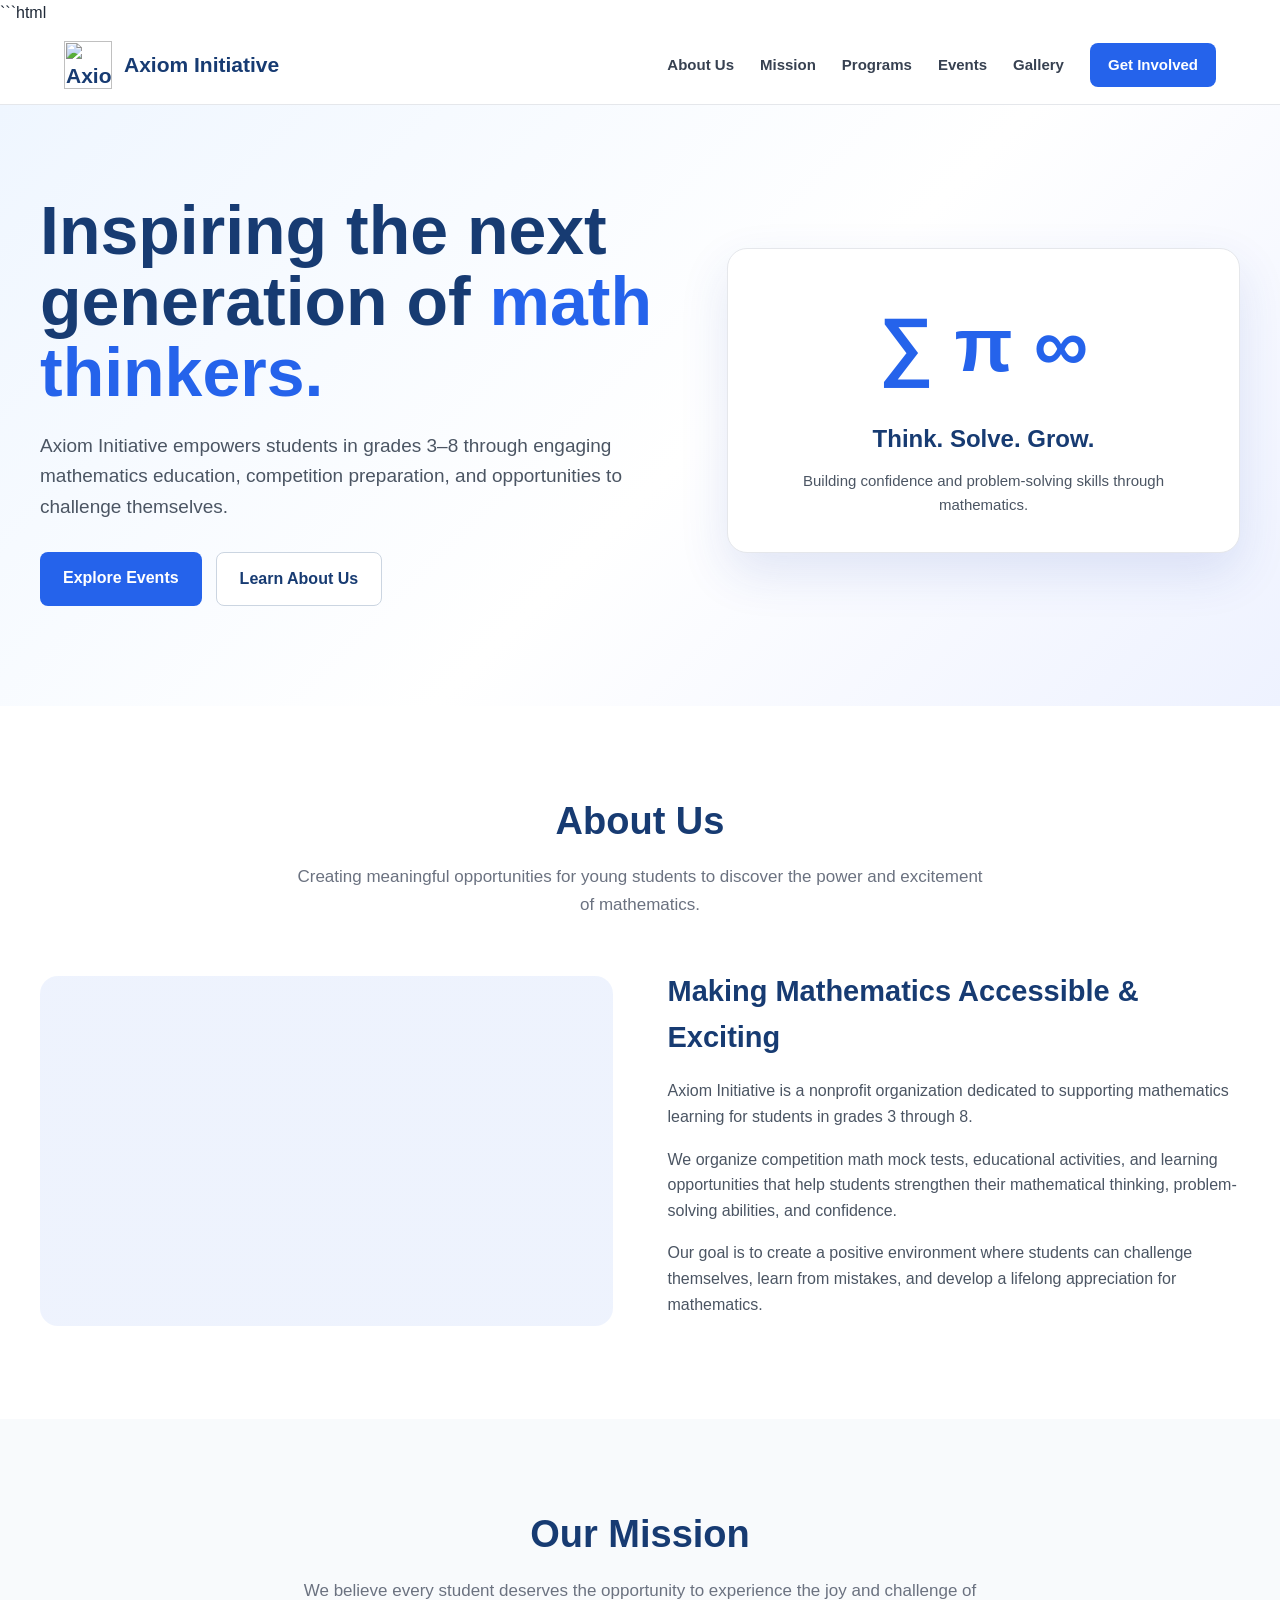
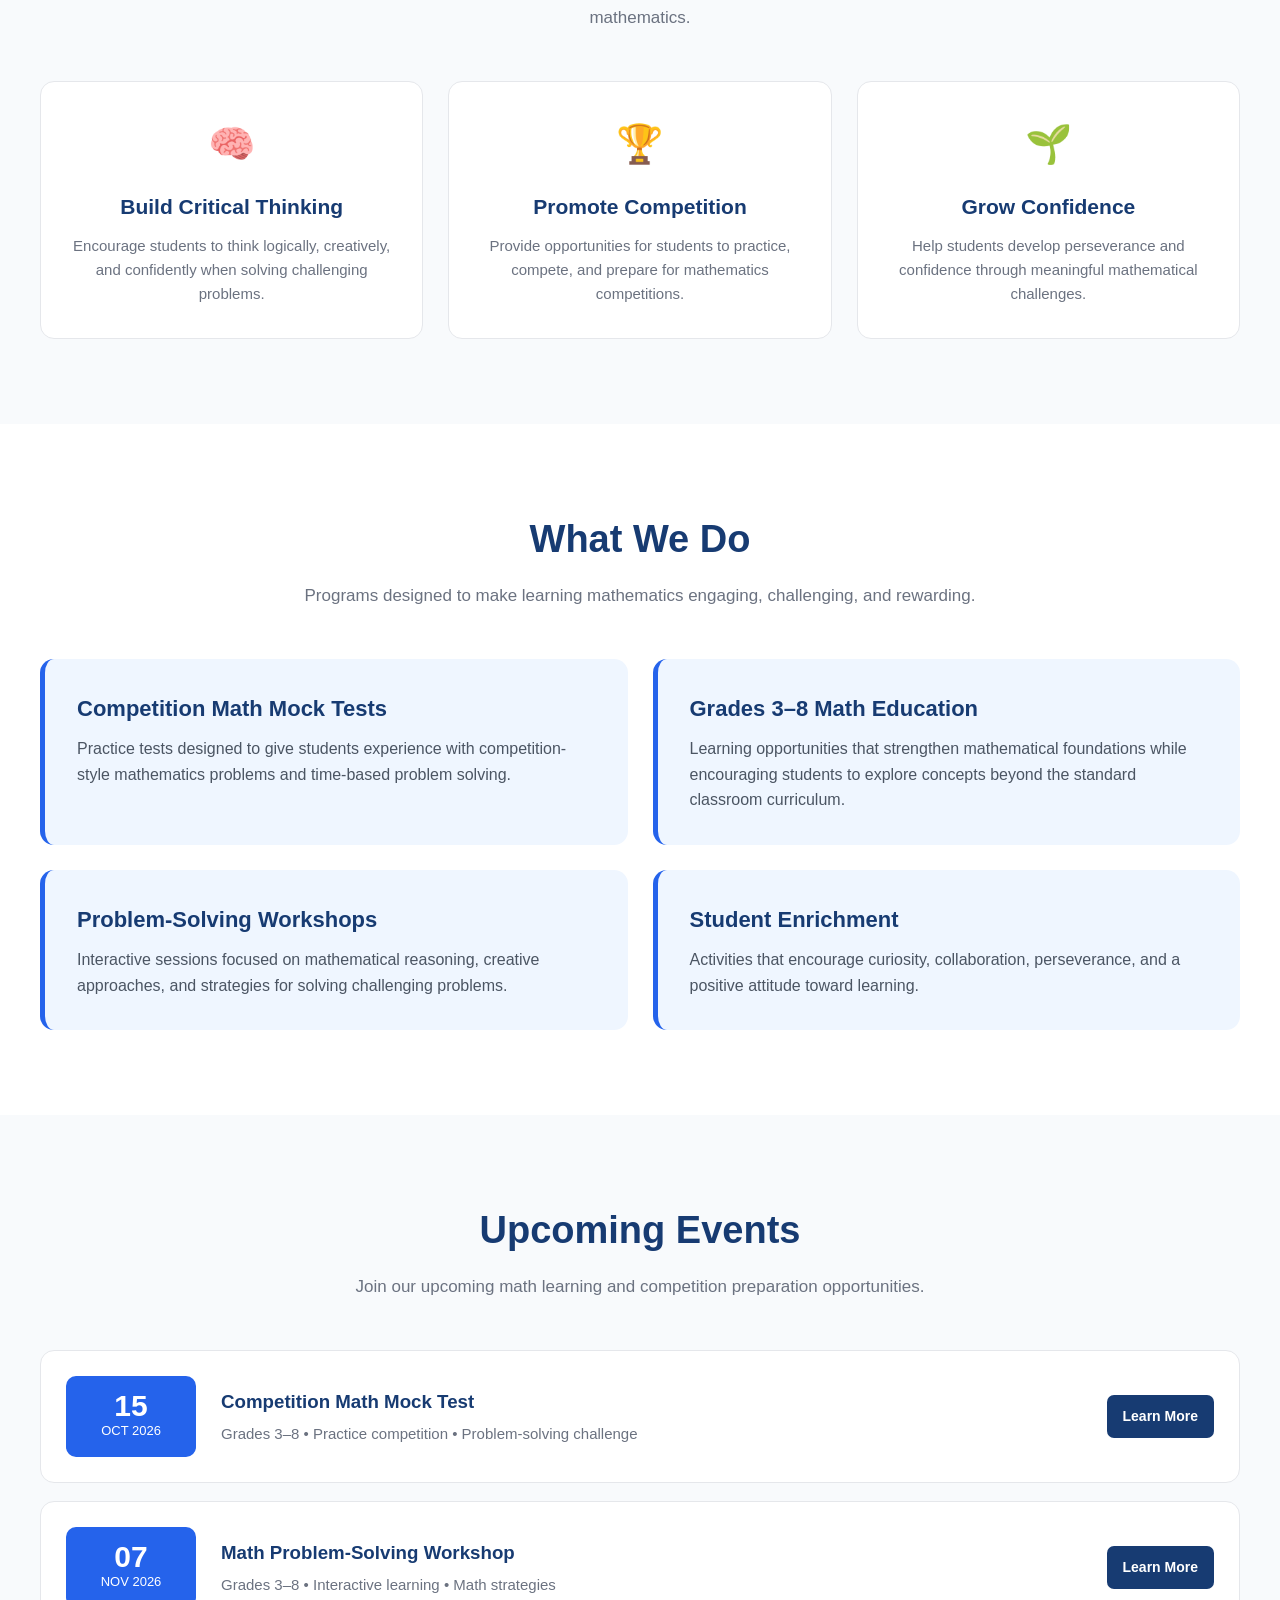
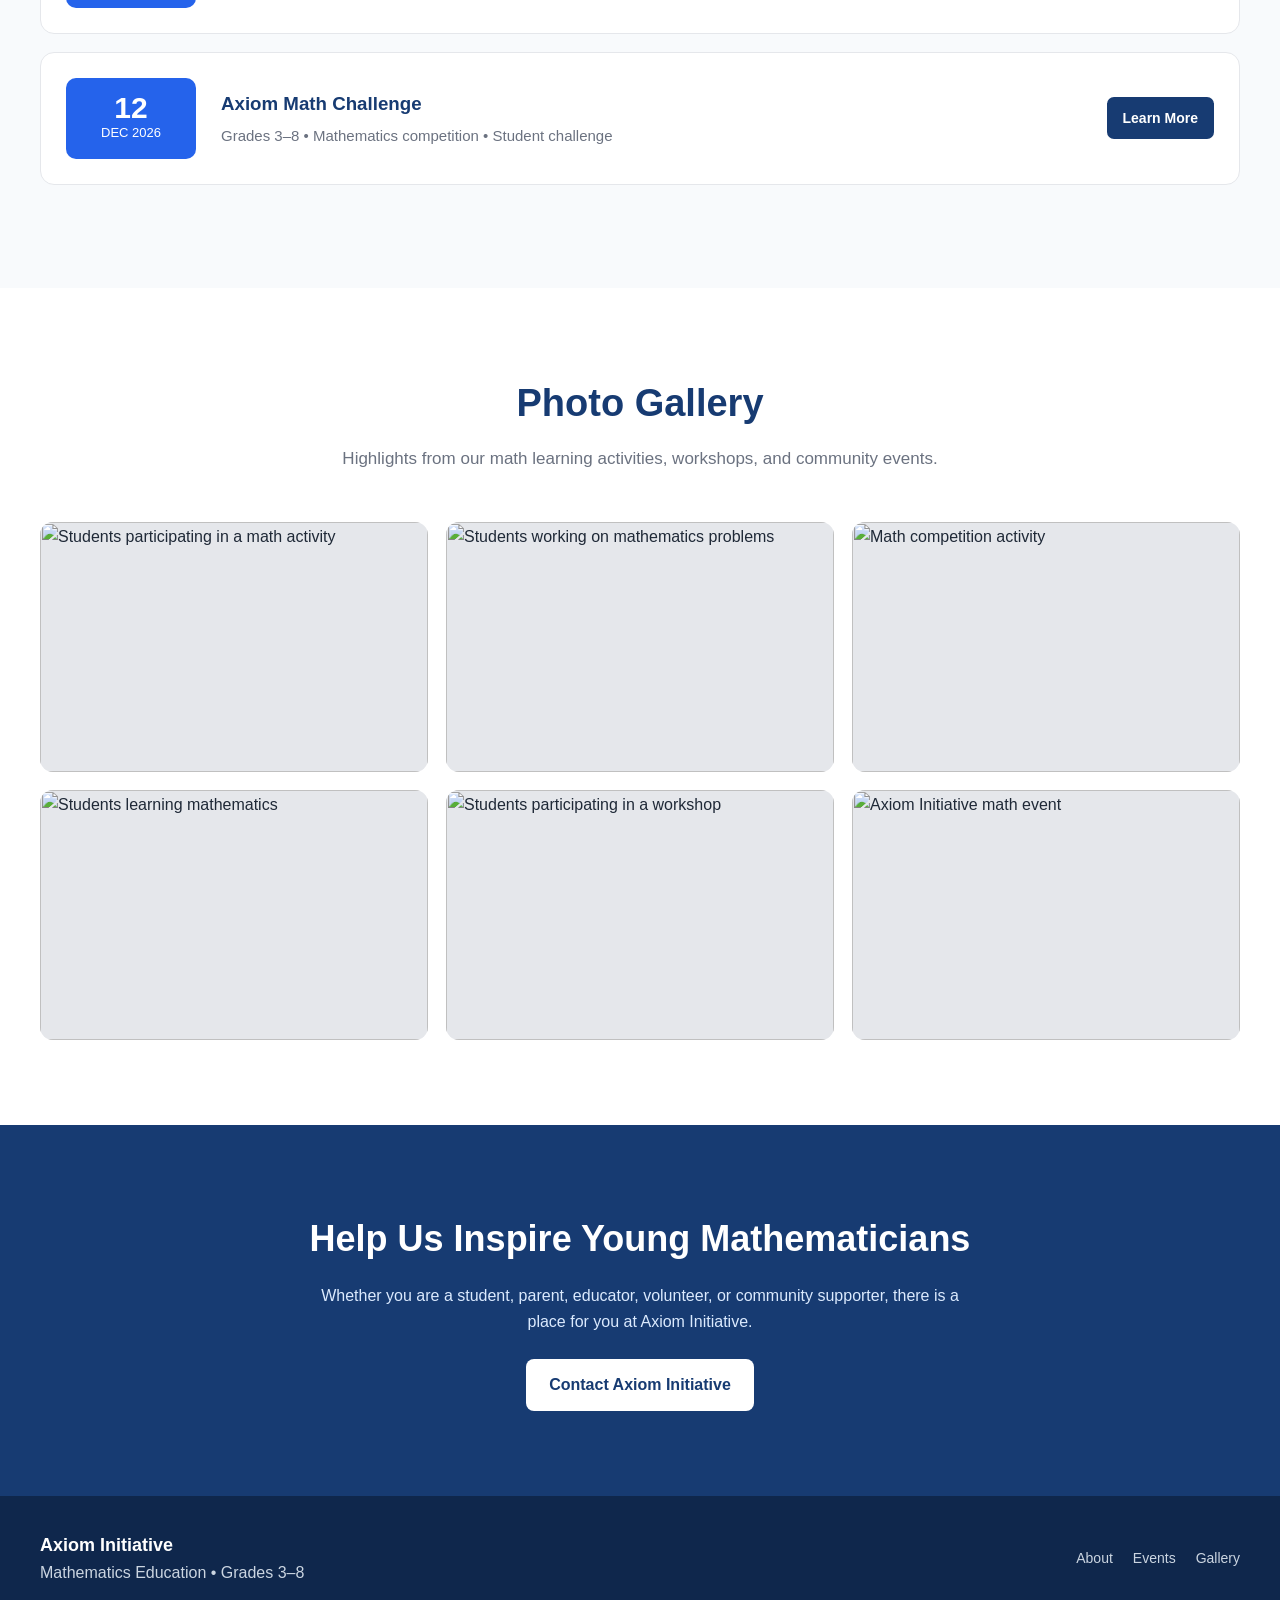
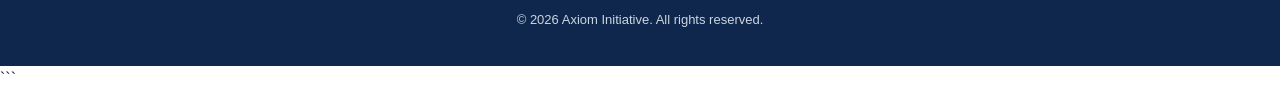
==== index.html @ 5c817681 "Create index.html" ====
```html
<!DOCTYPE html>
<html lang="en">
<head>
  <meta charset="UTF-8">
  <meta name="viewport" content="width=device-width, initial-scale=1.0">

  <title>Axiom Initiative | Mathematics Education & Competition</title>

  <meta
    name="description"
    content="Axiom Initiative provides math education, competition preparation, mock tests, and learning opportunities for students in grades 3-8."
  >

  <style>
    * {
      margin: 0;
      padding: 0;
      box-sizing: border-box;
    }

    html {
      scroll-behavior: smooth;
    }

    body {
      font-family: Arial, Helvetica, sans-serif;
      line-height: 1.6;
      color: #1f2937;
      background: #ffffff;
    }

    a {
      text-decoration: none;
      color: inherit;
    }

    img {
      max-width: 100%;
      display: block;
    }

    /* ---------- Header ---------- */

    header {
      position: sticky;
      top: 0;
      z-index: 1000;
      background: rgba(255, 255, 255, 0.96);
      border-bottom: 1px solid #e5e7eb;
      backdrop-filter: blur(10px);
    }

    .navbar {
      max-width: 1200px;
      margin: auto;
      padding: 15px 24px;
      display: flex;
      align-items: center;
      justify-content: space-between;
    }

    .logo {
      display: flex;
      align-items: center;
      gap: 12px;
      font-weight: 800;
      font-size: 21px;
      color: #173b72;
    }

    .logo img {
      width: 48px;
      height: 48px;
      object-fit: contain;
    }

    nav {
      display: flex;
      gap: 26px;
      align-items: center;
    }

    nav a {
      font-size: 15px;
      font-weight: 600;
      color: #374151;
      transition: color 0.2s;
    }

    nav a:hover {
      color: #2563eb;
    }

    .nav-button {
      background: #2563eb;
      color: white;
      padding: 10px 18px;
      border-radius: 8px;
    }

    .nav-button:hover {
      color: white;
      background: #1d4ed8;
    }

    /* ---------- Hero ---------- */

    .hero {
      background:
        linear-gradient(135deg, #eff6ff 0%, #ffffff 55%, #eef2ff 100%);
      padding: 90px 24px 100px;
    }

    .hero-container {
      max-width: 1200px;
      margin: auto;
      display: grid;
      grid-template-columns: 1.1fr 0.9fr;
      align-items: center;
      gap: 60px;
    }

    .hero h1 {
      font-size: clamp(42px, 6vw, 68px);
      line-height: 1.05;
      color: #173b72;
      margin-bottom: 22px;
    }

    .hero h1 span {
      color: #2563eb;
    }

    .hero p {
      max-width: 650px;
      font-size: 19px;
      color: #4b5563;
      margin-bottom: 30px;
    }

    .hero-buttons {
      display: flex;
      flex-wrap: wrap;
      gap: 14px;
    }

    .button {
      display: inline-block;
      padding: 13px 23px;
      border-radius: 8px;
      font-weight: 700;
      transition: 0.2s;
    }

    .button-primary {
      background: #2563eb;
      color: white;
    }

    .button-primary:hover {
      background: #1d4ed8;
    }

    .button-secondary {
      border: 1px solid #cbd5e1;
      background: white;
      color: #173b72;
    }

    .button-secondary:hover {
      background: #f8fafc;
    }

    .hero-card {
      background: white;
      padding: 35px;
      border-radius: 20px;
      box-shadow: 0 20px 50px rgba(30, 64, 175, 0.12);
      border: 1px solid #e5e7eb;
    }

    .math-symbols {
      font-size: 76px;
      text-align: center;
      color: #2563eb;
      font-weight: 800;
      margin-bottom: 15px;
    }

    .hero-card h3 {
      text-align: center;
      color: #173b72;
      margin-bottom: 10px;
      font-size: 24px;
    }

    .hero-card p {
      text-align: center;
      font-size: 15px;
      margin: 0;
    }

    /* ---------- General Sections ---------- */

    section {
      padding: 85px 24px;
    }

    .section-container {
      max-width: 1200px;
      margin: auto;
    }

    .section-heading {
      text-align: center;
      margin-bottom: 50px;
    }

    .section-heading h2 {
      font-size: 38px;
      color: #173b72;
      margin-bottom: 12px;
    }

    .section-heading p {
      max-width: 700px;
      margin: auto;
      color: #6b7280;
      font-size: 17px;
    }

    /* ---------- About ---------- */

    .about {
      background: white;
    }

    .about-grid {
      display: grid;
      grid-template-columns: 1fr 1fr;
      gap: 55px;
      align-items: center;
    }

    .about-image {
      min-height: 350px;
      border-radius: 18px;
      background:
        linear-gradient(rgba(37, 99, 235, 0.08), rgba(37, 99, 235, 0.08)),
        url("images/about-math.jpg") center/cover;
    }

    .about-content h3 {
      color: #173b72;
      font-size: 29px;
      margin-bottom: 18px;
    }

    .about-content p {
      color: #4b5563;
      margin-bottom: 17px;
    }

    /* ---------- Mission ---------- */

    .mission {
      background: #f8fafc;
    }

    .mission-grid {
      display: grid;
      grid-template-columns: repeat(3, 1fr);
      gap: 25px;
    }

    .mission-card {
      background: white;
      padding: 32px 27px;
      border-radius: 14px;
      border: 1px solid #e5e7eb;
      text-align: center;
    }

    .mission-icon {
      font-size: 38px;
      margin-bottom: 15px;
    }

    .mission-card h3 {
      color: #173b72;
      margin-bottom: 10px;
      font-size: 21px;
    }

    .mission-card p {
      color: #6b7280;
      font-size: 15px;
    }

    /* ---------- Programs ---------- */

    .programs {
      background: white;
    }

    .program-grid {
      display: grid;
      grid-template-columns: repeat(2, 1fr);
      gap: 25px;
    }

    .program-card {
      padding: 32px;
      border-radius: 14px;
      background: #eff6ff;
      border-left: 5px solid #2563eb;
    }

    .program-card h3 {
      color: #173b72;
      margin-bottom: 10px;
      font-size: 22px;
    }

    .program-card p {
      color: #4b5563;
    }

    /* ---------- Events ---------- */

    .events {
      background: #f8fafc;
    }

    .event-card {
      display: grid;
      grid-template-columns: 130px 1fr auto;
      gap: 25px;
      align-items: center;
      background: white;
      padding: 25px;
      margin-bottom: 18px;
      border-radius: 14px;
      border: 1px solid #e5e7eb;
    }

    .event-date {
      text-align: center;
      background: #2563eb;
      color: white;
      padding: 15px;
      border-radius: 10px;
    }

    .event-date strong {
      display: block;
      font-size: 30px;
      line-height: 1;
    }

    .event-date span {
      font-size: 13px;
      text-transform: uppercase;
    }

    .event-info h3 {
      color: #173b72;
      margin-bottom: 5px;
    }

    .event-info p {
      color: #6b7280;
      font-size: 15px;
    }

    .event-button {
      background: #173b72;
      color: white;
      padding: 10px 16px;
      border-radius: 7px;
      font-size: 14px;
      font-weight: 700;
    }

    /* ---------- Gallery ---------- */

    .gallery {
      background: white;
    }

    .gallery-grid {
      display: grid;
      grid-template-columns: repeat(3, 1fr);
      gap: 18px;
    }

    .gallery-item {
      height: 250px;
      border-radius: 13px;
      overflow: hidden;
      background: #e5e7eb;
    }

    .gallery-item img {
      width: 100%;
      height: 100%;
      object-fit: cover;
      transition: transform 0.3s;
    }

    .gallery-item:hover img {
      transform: scale(1.05);
    }

    /* ---------- CTA ---------- */

    .cta {
      background: #173b72;
      color: white;
      text-align: center;
    }

    .cta h2 {
      font-size: 36px;
      margin-bottom: 15px;
    }

    .cta p {
      max-width: 650px;
      margin: 0 auto 25px;
      color: #dbeafe;
    }

    .cta .button {
      background: white;
      color: #173b72;
    }

    /* ---------- Footer ---------- */

    footer {
      background: #0f274c;
      color: #cbd5e1;
      padding: 35px 24px;
    }

    .footer-container {
      max-width: 1200px;
      margin: auto;
      display: flex;
      justify-content: space-between;
      gap: 25px;
      align-items: center;
    }

    .footer-brand {
      color: white;
      font-weight: 700;
      font-size: 18px;
    }

    .footer-links {
      display: flex;
      gap: 20px;
      font-size: 14px;
    }

    /* ---------- Mobile ---------- */

    @media (max-width: 850px) {
      nav {
        display: none;
      }

      .hero-container,
      .about-grid {
        grid-template-columns: 1fr;
      }

      .mission-grid {
        grid-template-columns: 1fr;
      }

      .program-grid {
        grid-template-columns: 1fr;
      }

      .event-card {
        grid-template-columns: 90px 1fr;
      }

      .event-button {
        grid-column: 2;
        width: fit-content;
      }

      .gallery-grid {
        grid-template-columns: repeat(2, 1fr);
      }

      .footer-container {
        flex-direction: column;
        text-align: center;
      }
    }

    @media (max-width: 520px) {
      .hero {
        padding: 65px 20px;
      }

      section {
        padding: 65px 20px;
      }

      .gallery-grid {
        grid-template-columns: 1fr;
      }

      .event-card {
        grid-template-columns: 1fr;
      }

      .event-button {
        grid-column: auto;
      }
    }
  </style>
</head>

<body>

  <!-- ================= HEADER ================= -->

  <header>
    <div class="navbar">

      <a href="#home" class="logo">
        <!-- Replace with your actual logo -->
        <img src="images/logo.png" alt="Axiom Initiative Logo">
        <span>Axiom Initiative</span>
      </a>

      <nav>
        <a href="#about">About Us</a>
        <a href="#mission">Mission</a>
        <a href="#programs">Programs</a>
        <a href="#events">Events</a>
        <a href="#gallery">Gallery</a>
        <a href="#contact" class="nav-button">Get Involved</a>
      </nav>

    </div>
  </header>


  <!-- ================= HERO ================= -->

  <main>

    <section class="hero" id="home">
      <div class="hero-container">

        <div>
          <h1>
            Inspiring the next generation of
            <span>math thinkers.</span>
          </h1>

          <p>
            Axiom Initiative empowers students in grades 3–8 through
            engaging mathematics education, competition preparation,
            and opportunities to challenge themselves.
          </p>

          <div class="hero-buttons">
            <a href="#events" class="button button-primary">
              Explore Events
            </a>

            <a href="#about" class="button button-secondary">
              Learn About Us
            </a>
          </div>
        </div>

        <div class="hero-card">
          <div class="math-symbols">∑ π ∞</div>

          <h3>Think. Solve. Grow.</h3>

          <p>
            Building confidence and problem-solving skills
            through mathematics.
          </p>
        </div>

      </div>
    </section>


    <!-- ================= ABOUT US ================= -->

    <section class="about" id="about">
      <div class="section-container">

        <div class="section-heading">
          <h2>About Us</h2>
          <p>
            Creating meaningful opportunities for young students
            to discover the power and excitement of mathematics.
          </p>
        </div>

        <div class="about-grid">

          <div class="about-image">
            <!-- Replace images/about-math.jpg with your photo -->
          </div>

          <div class="about-content">

            <h3>Making Mathematics Accessible & Exciting</h3>

            <p>
              Axiom Initiative is a nonprofit organization dedicated
              to supporting mathematics learning for students in
              grades 3 through 8.
            </p>

            <p>
              We organize competition math mock tests, educational
              activities, and learning opportunities that help
              students strengthen their mathematical thinking,
              problem-solving abilities, and confidence.
            </p>

            <p>
              Our goal is to create a positive environment where
              students can challenge themselves, learn from mistakes,
              and develop a lifelong appreciation for mathematics.
            </p>

          </div>

        </div>
      </div>
    </section>


    <!-- ================= MISSION ================= -->

    <section class="mission" id="mission">
      <div class="section-container">

        <div class="section-heading">
          <h2>Our Mission</h2>
          <p>
            We believe every student deserves the opportunity to
            experience the joy and challenge of mathematics.
          </p>
        </div>

        <div class="mission-grid">

          <div class="mission-card">
            <div class="mission-icon">🧠</div>
            <h3>Build Critical Thinking</h3>
            <p>
              Encourage students to think logically, creatively,
              and confidently when solving challenging problems.
            </p>
          </div>

          <div class="mission-card">
            <div class="mission-icon">🏆</div>
            <h3>Promote Competition</h3>
            <p>
              Provide opportunities for students to practice,
              compete, and prepare for mathematics competitions.
            </p>
          </div>

          <div class="mission-card">
            <div class="mission-icon">🌱</div>
            <h3>Grow Confidence</h3>
            <p>
              Help students develop perseverance and confidence
              through meaningful mathematical challenges.
            </p>
          </div>

        </div>
      </div>
    </section>


    <!-- ================= PROGRAMS ================= -->

    <section class="programs" id="programs">
      <div class="section-container">

        <div class="section-heading">
          <h2>What We Do</h2>
          <p>
            Programs designed to make learning mathematics engaging,
            challenging, and rewarding.
          </p>
        </div>

        <div class="program-grid">

          <div class="program-card">
            <h3>Competition Math Mock Tests</h3>
            <p>
              Practice tests designed to give students experience
              with competition-style mathematics problems and
              time-based problem solving.
            </p>
          </div>

          <div class="program-card">
            <h3>Grades 3–8 Math Education</h3>
            <p>
              Learning opportunities that strengthen mathematical
              foundations while encouraging students to explore
              concepts beyond the standard classroom curriculum.
            </p>
          </div>

          <div class="program-card">
            <h3>Problem-Solving Workshops</h3>
            <p>
              Interactive sessions focused on mathematical reasoning,
              creative approaches, and strategies for solving
              challenging problems.
            </p>
          </div>

          <div class="program-card">
            <h3>Student Enrichment</h3>
            <p>
              Activities that encourage curiosity, collaboration,
              perseverance, and a positive attitude toward learning.
            </p>
          </div>

        </div>
      </div>
    </section>


    <!-- ================= EVENTS ================= -->

    <section class="events" id="events">
      <div class="section-container">

        <div class="section-heading">
          <h2>Upcoming Events</h2>
          <p>
            Join our upcoming math learning and competition
            preparation opportunities.
          </p>
        </div>


        <!-- Event 1 -->
        <div class="event-card">

          <div class="event-date">
            <strong>15</strong>
            <span>Oct 2026</span>
          </div>

          <div class="event-info">
            <h3>Competition Math Mock Test</h3>
            <p>
              Grades 3–8 • Practice competition • Problem-solving
              challenge
            </p>
          </div>

          <a href="#" class="event-button">
            Learn More
          </a>

        </div>


        <!-- Event 2 -->
        <div class="event-card">

          <div class="event-date">
            <strong>07</strong>
            <span>Nov 2026</span>
          </div>

          <div class="event-info">
            <h3>Math Problem-Solving Workshop</h3>
            <p>
              Grades 3–8 • Interactive learning • Math strategies
            </p>
          </div>

          <a href="#" class="event-button">
            Learn More
          </a>

        </div>


        <!-- Event 3 -->
        <div class="event-card">

          <div class="event-date">
            <strong>12</strong>
            <span>Dec 2026</span>
          </div>

          <div class="event-info">
            <h3>Axiom Math Challenge</h3>
            <p>
              Grades 3–8 • Mathematics competition • Student challenge
            </p>
          </div>

          <a href="#" class="event-button">
            Learn More
          </a>

        </div>

      </div>
    </section>


    <!-- ================= GALLERY ================= -->

    <section class="gallery" id="gallery">
      <div class="section-container">

        <div class="section-heading">
          <h2>Photo Gallery</h2>
          <p>
            Highlights from our math learning activities,
            workshops, and community events.
          </p>
        </div>

        <div class="gallery-grid">

          <div class="gallery-item">
            <img
              src="images/gallery-1.jpg"
              alt="Students participating in a math activity"
            >
          </div>

          <div class="gallery-item">
            <img
              src="images/gallery-2.jpg"
              alt="Students working on mathematics problems"
            >
          </div>

          <div class="gallery-item">
            <img
              src="images/gallery-3.jpg"
              alt="Math competition activity"
            >
          </div>

          <div class="gallery-item">
            <img
              src="images/gallery-4.jpg"
              alt="Students learning mathematics"
            >
          </div>

          <div class="gallery-item">
            <img
              src="images/gallery-5.jpg"
              alt="Students participating in a workshop"
            >
          </div>

          <div class="gallery-item">
            <img
              src="images/gallery-6.jpg"
              alt="Axiom Initiative math event"
            >
          </div>

        </div>
      </div>
    </section>


    <!-- ================= CALL TO ACTION ================= -->

    <section class="cta" id="contact">
      <div class="section-container">

        <h2>Help Us Inspire Young Mathematicians</h2>

        <p>
          Whether you are a student, parent, educator, volunteer,
          or community supporter, there is a place for you at
          Axiom Initiative.
        </p>

        <a href="mailto:info@axiominitiative.org" class="button">
          Contact Axiom Initiative
        </a>

      </div>
    </section>

  </main>


  <!-- ================= FOOTER ================= -->

  <footer>
    <div class="footer-container">

      <div>
        <div class="footer-brand">Axiom Initiative</div>
        <div>
          Mathematics Education • Grades 3–8
        </div>
      </div>

      <div class="footer-links">
        <a href="#about">About</a>
        <a href="#events">Events</a>
        <a href="#gallery">Gallery</a>
      </div>

    </div>

    <div style="text-align:center; margin-top:25px; font-size:13px;">
      © 2026 Axiom Initiative. All rights reserved.
    </div>
  </footer>

</body>
</html>
```
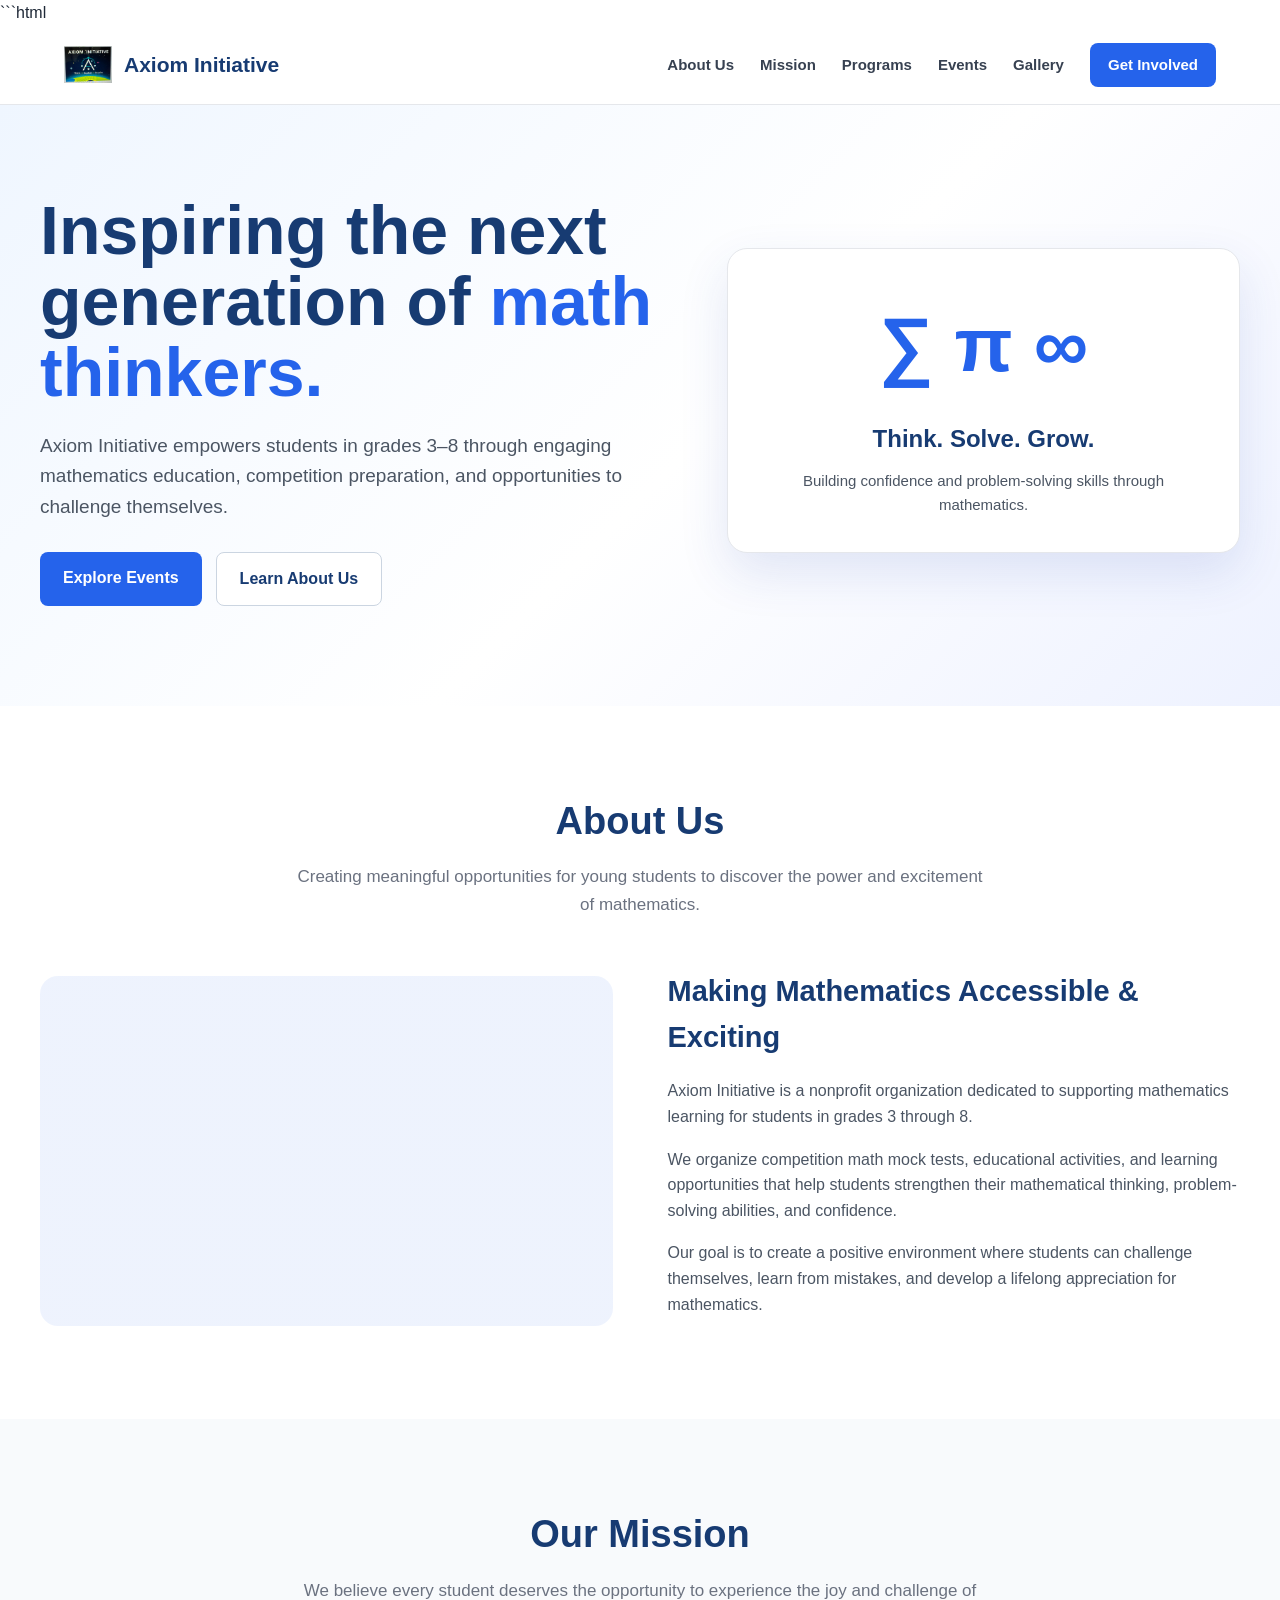
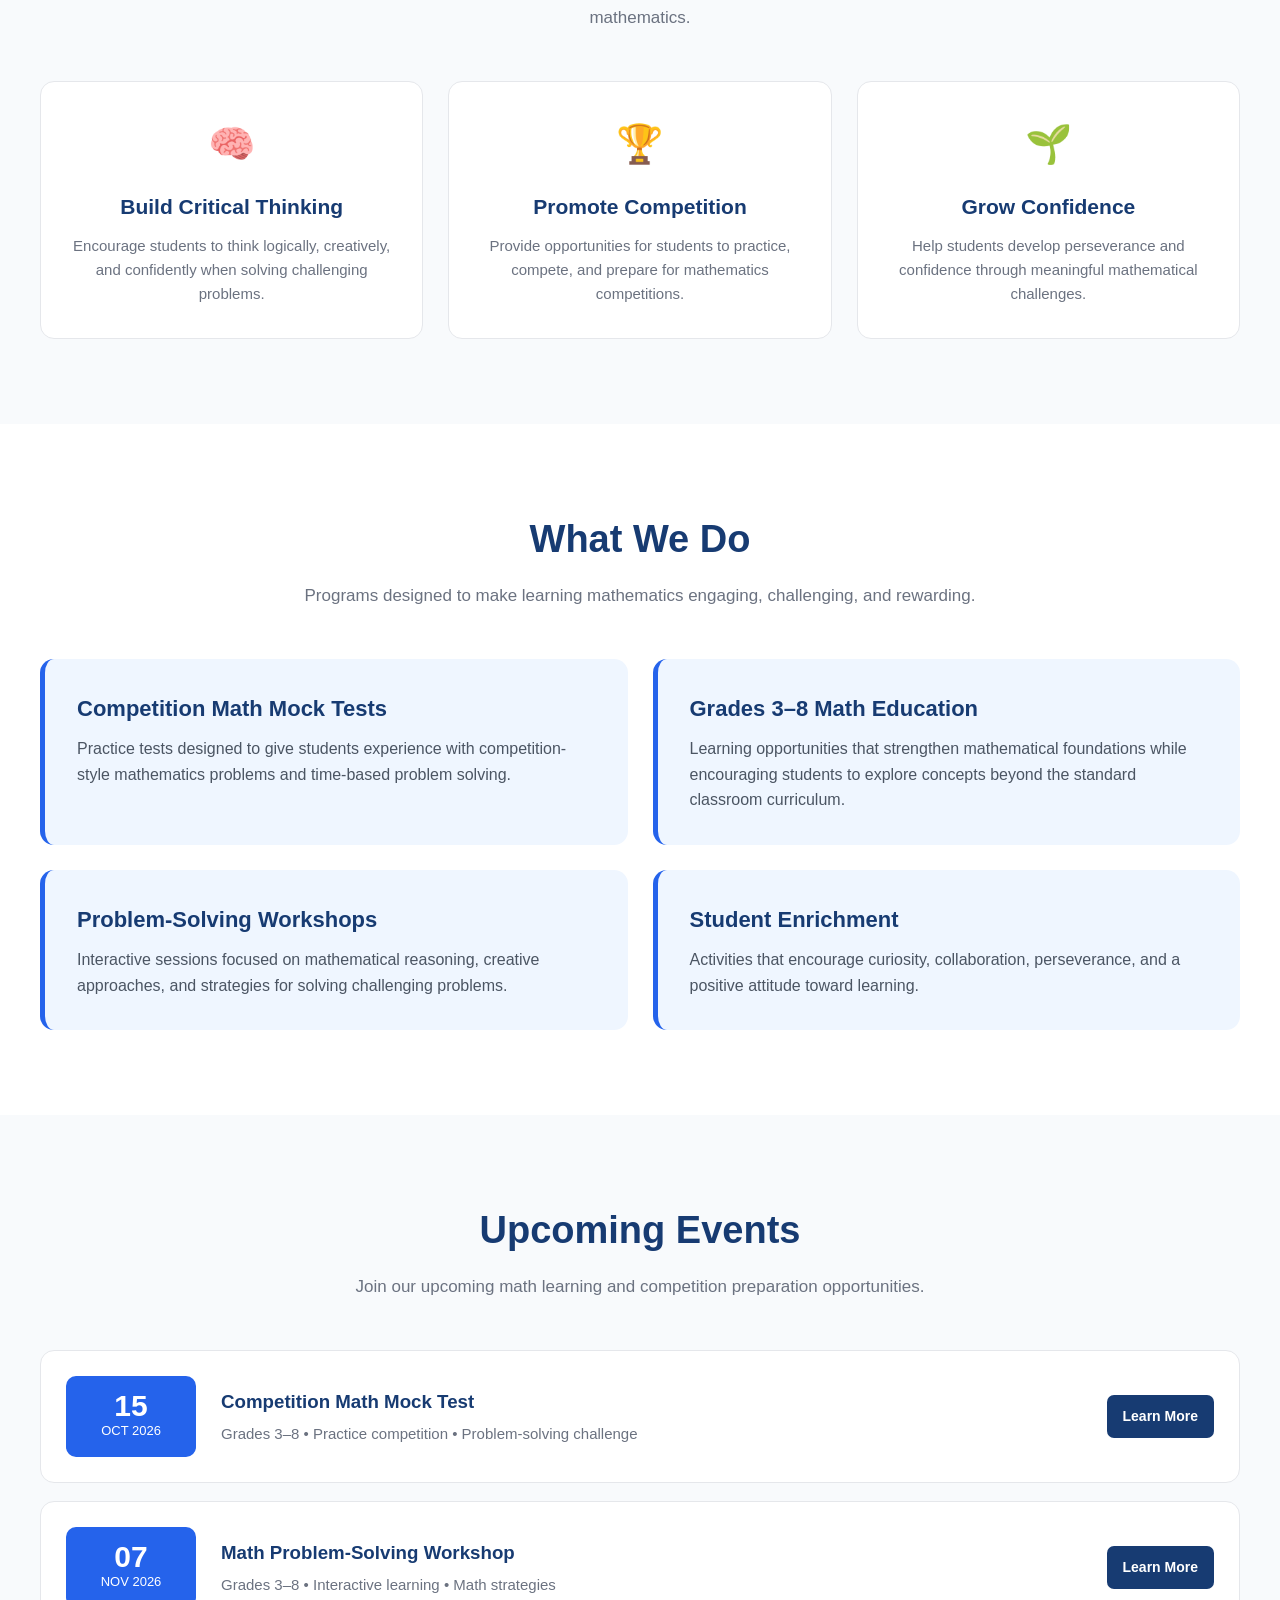
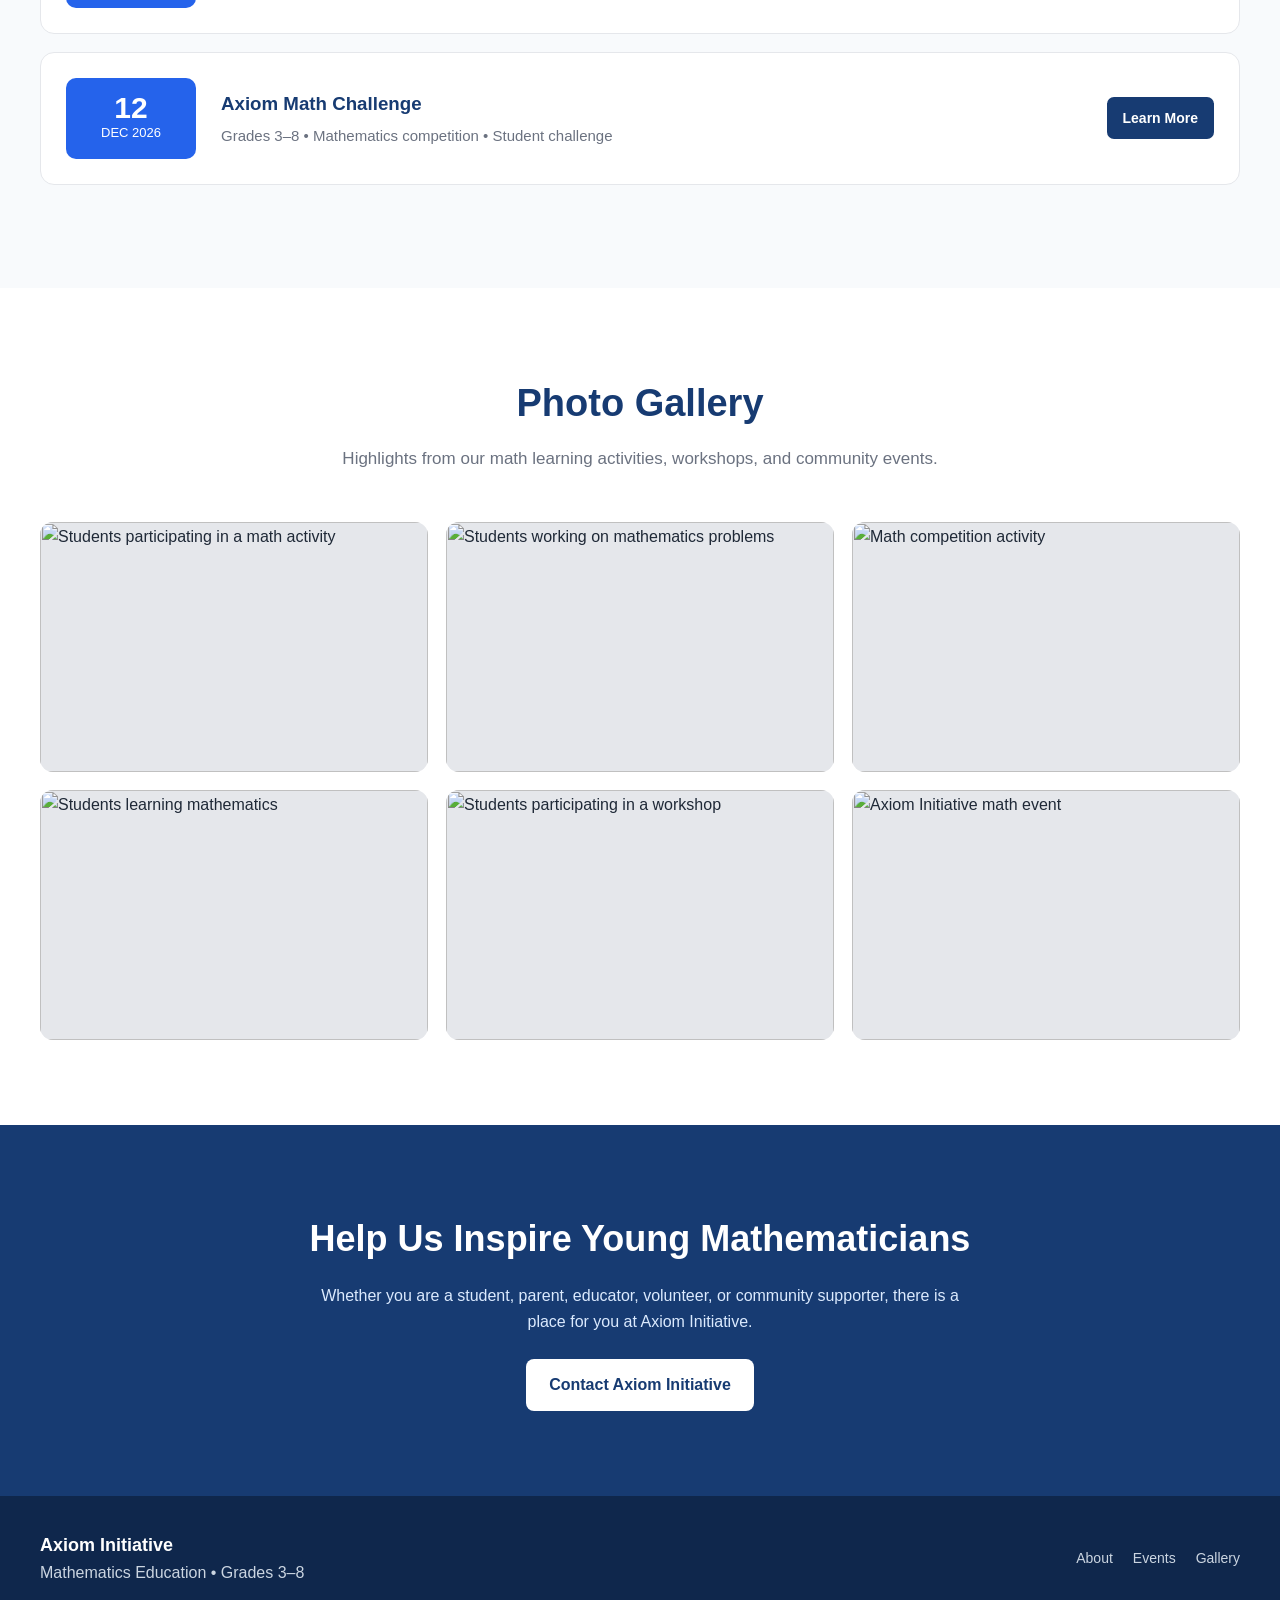
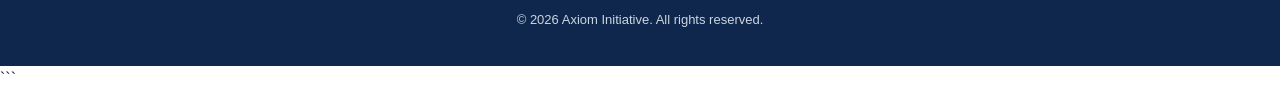
==== commit 3e61016a: "Update index.html" ====
--- a/index.html
+++ b/index.html
@@ -538,7 +538,7 @@
 
       <a href="#home" class="logo">
         <!-- Replace with your actual logo -->
-        <img src="images/logo.png" alt="Axiom Initiative Logo">
+        <img src="images/AxiomInitiative.png" alt="Axiom Initiative Logo">
         <span>Axiom Initiative</span>
       </a>
 
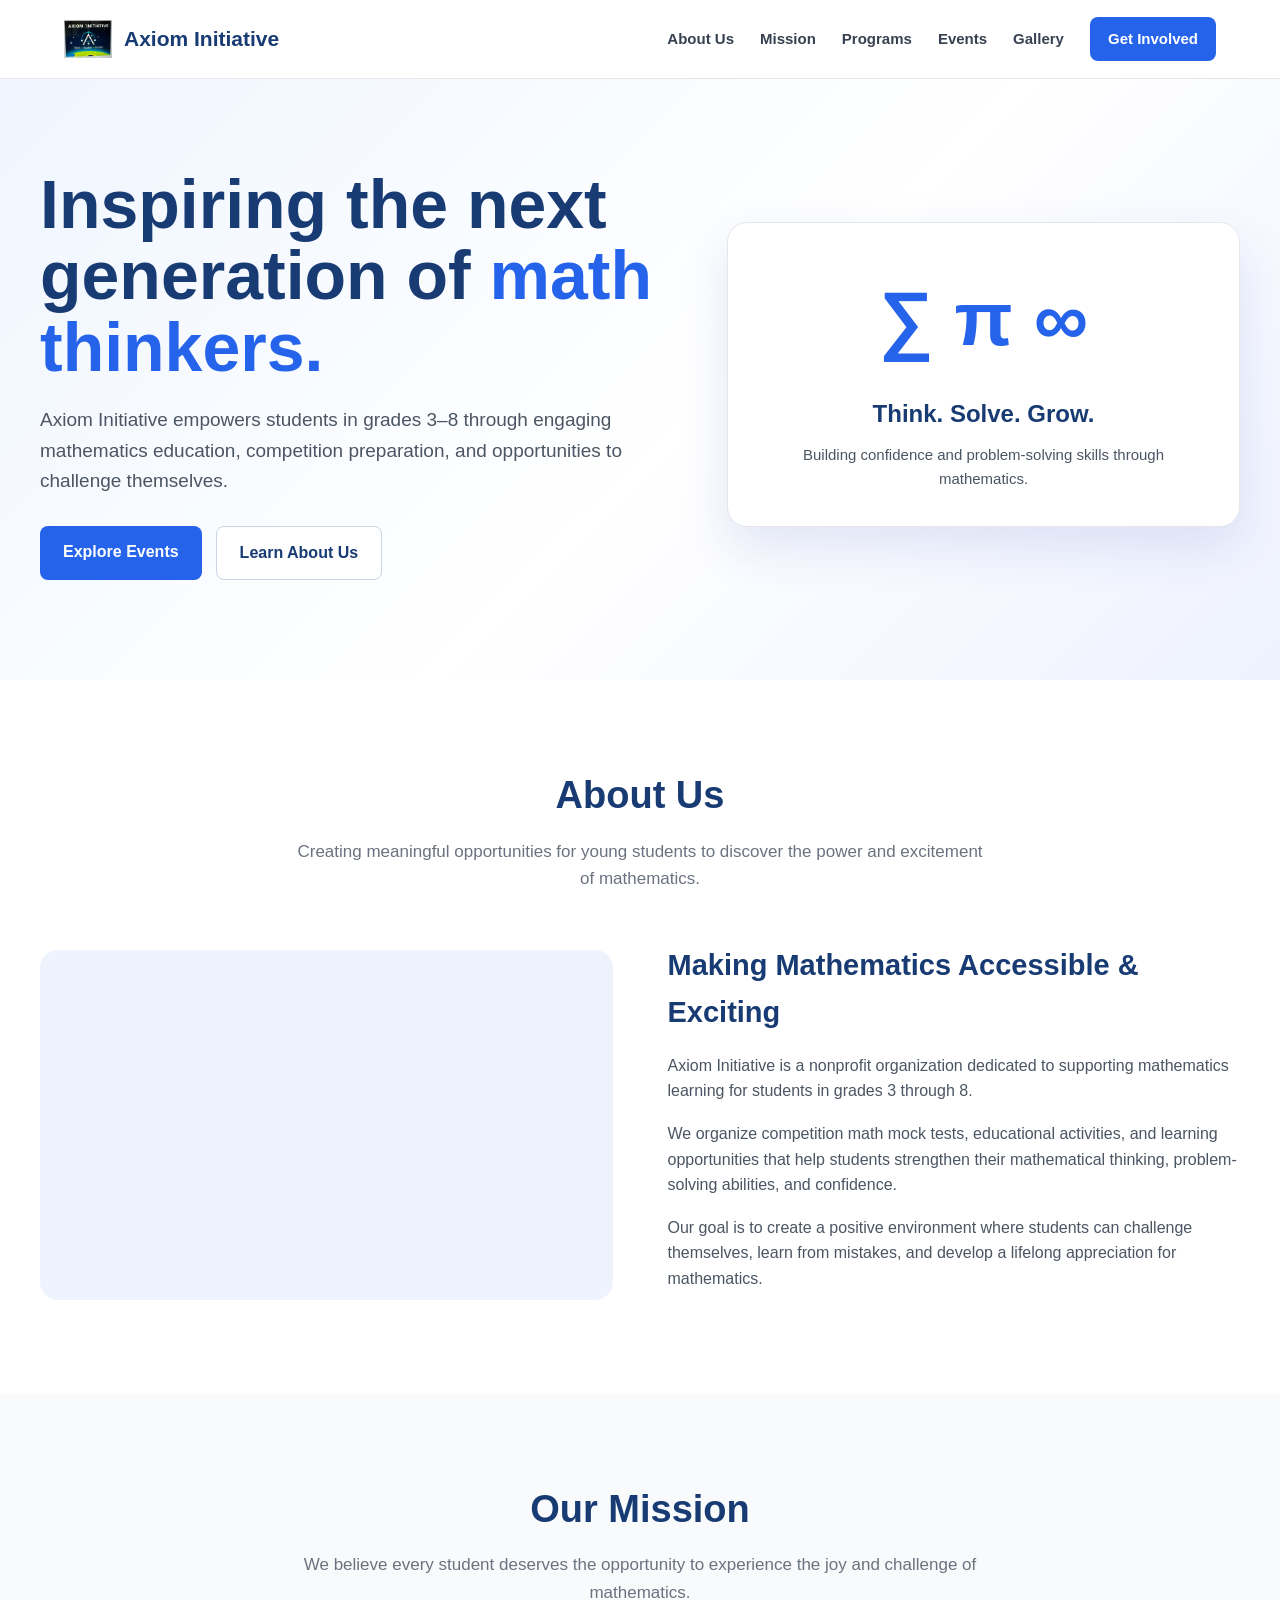
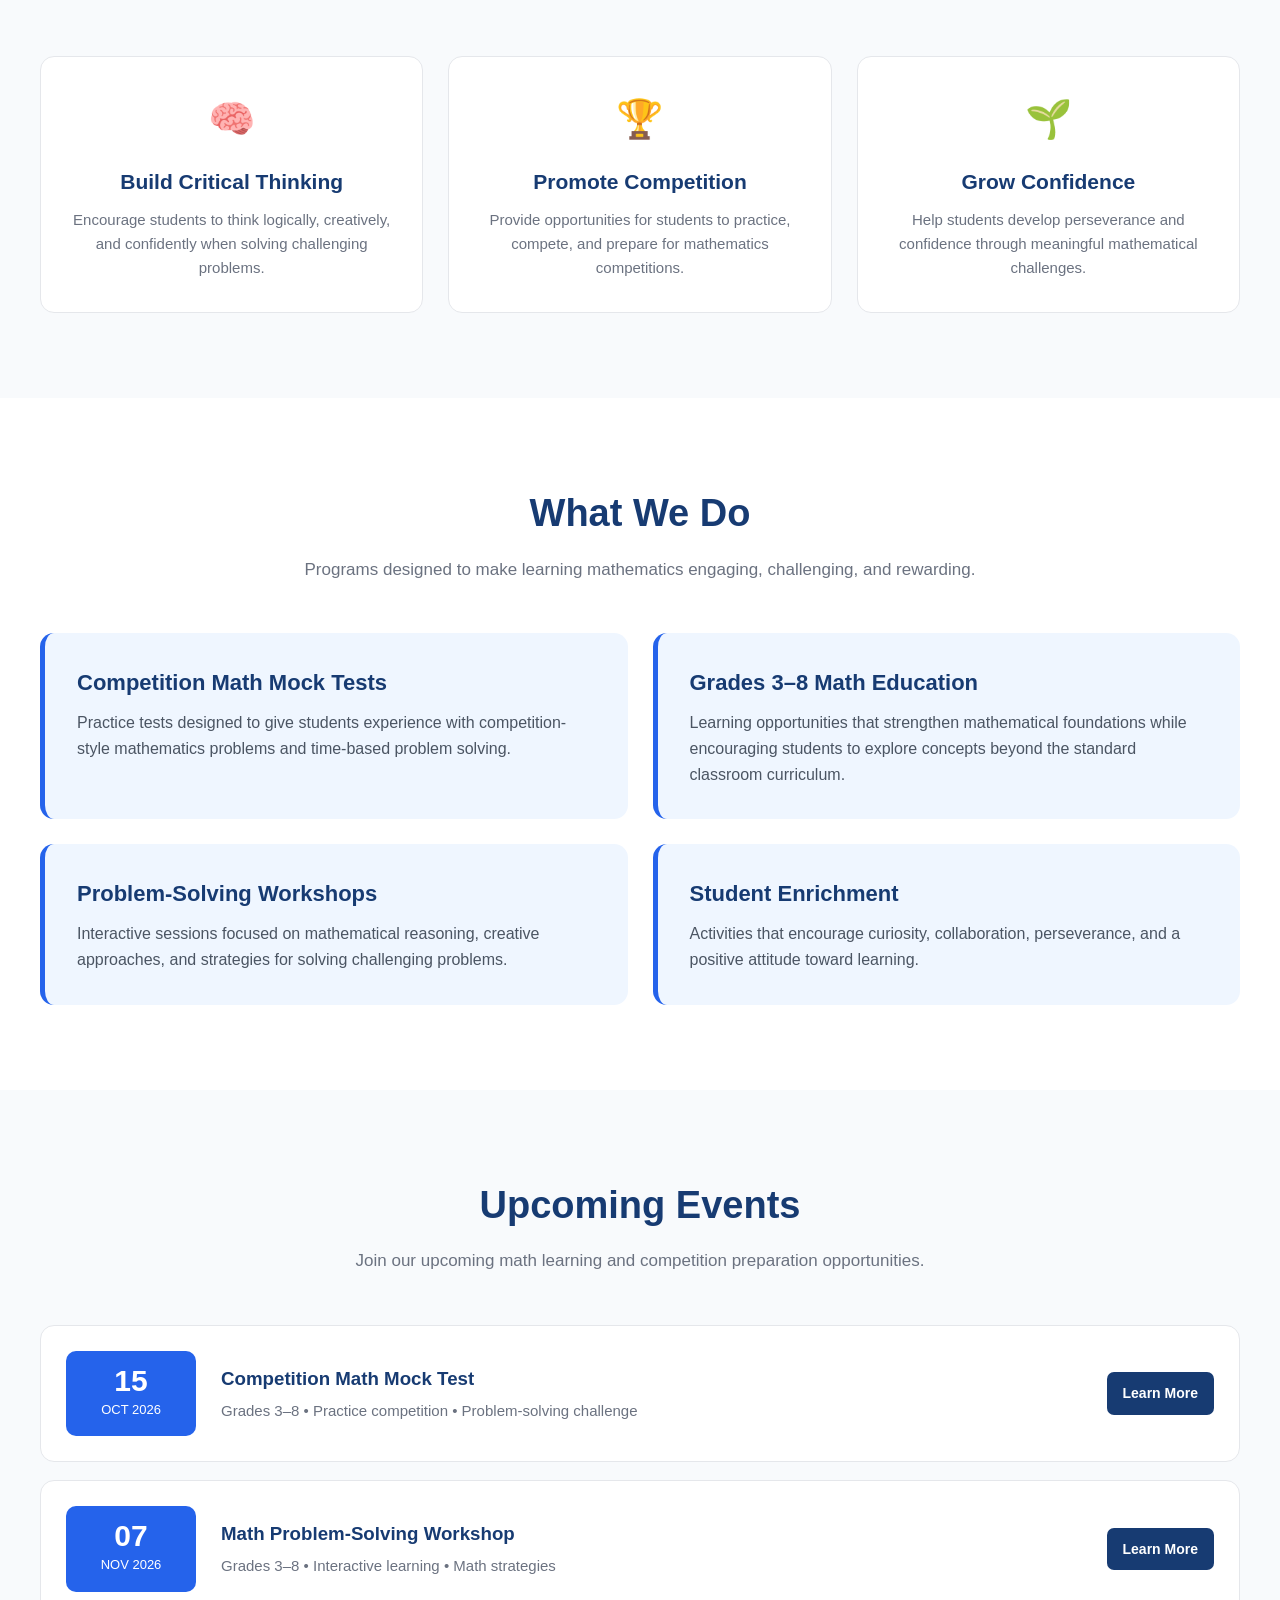
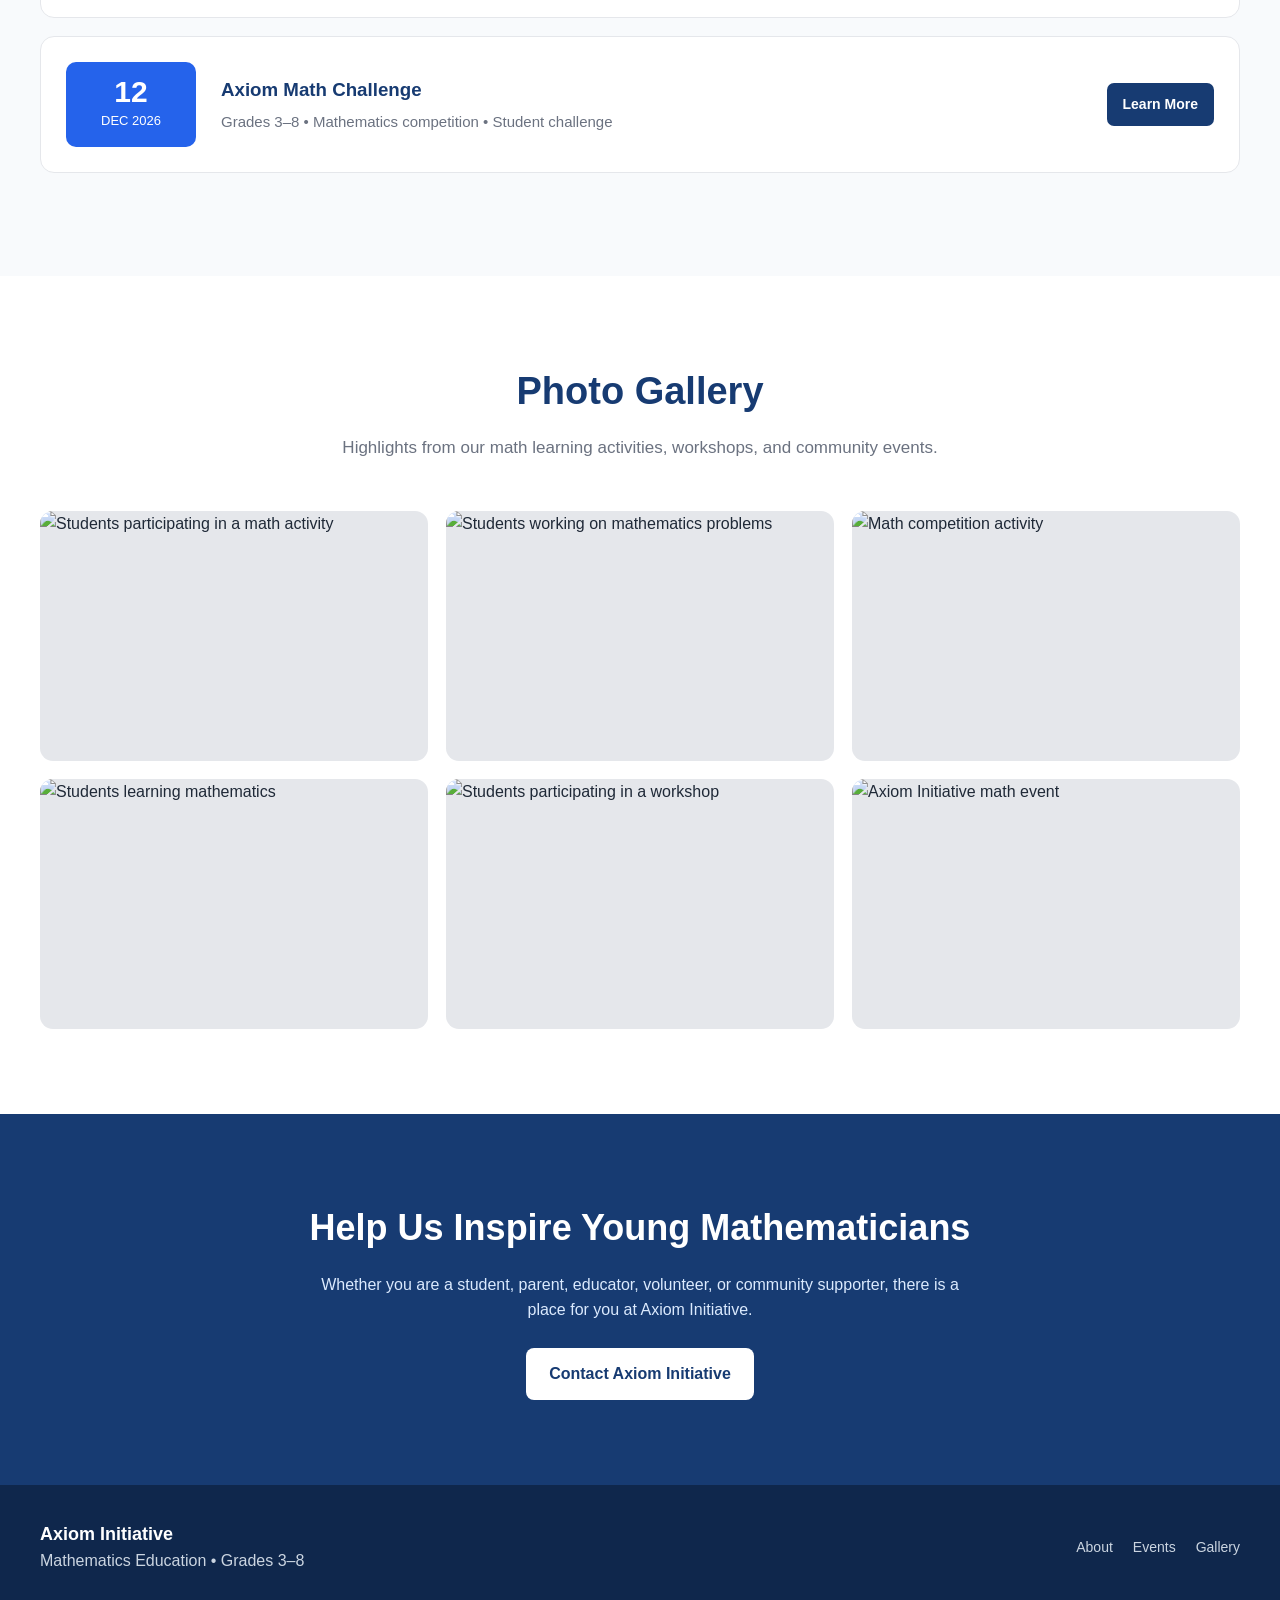
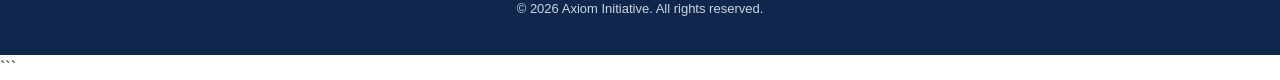
==== commit 6e2eb688: "Update index.html" ====
--- a/index.html
+++ b/index.html
@@ -1,4 +1,3 @@
-```html
 <!DOCTYPE html>
 <html lang="en">
 <head>
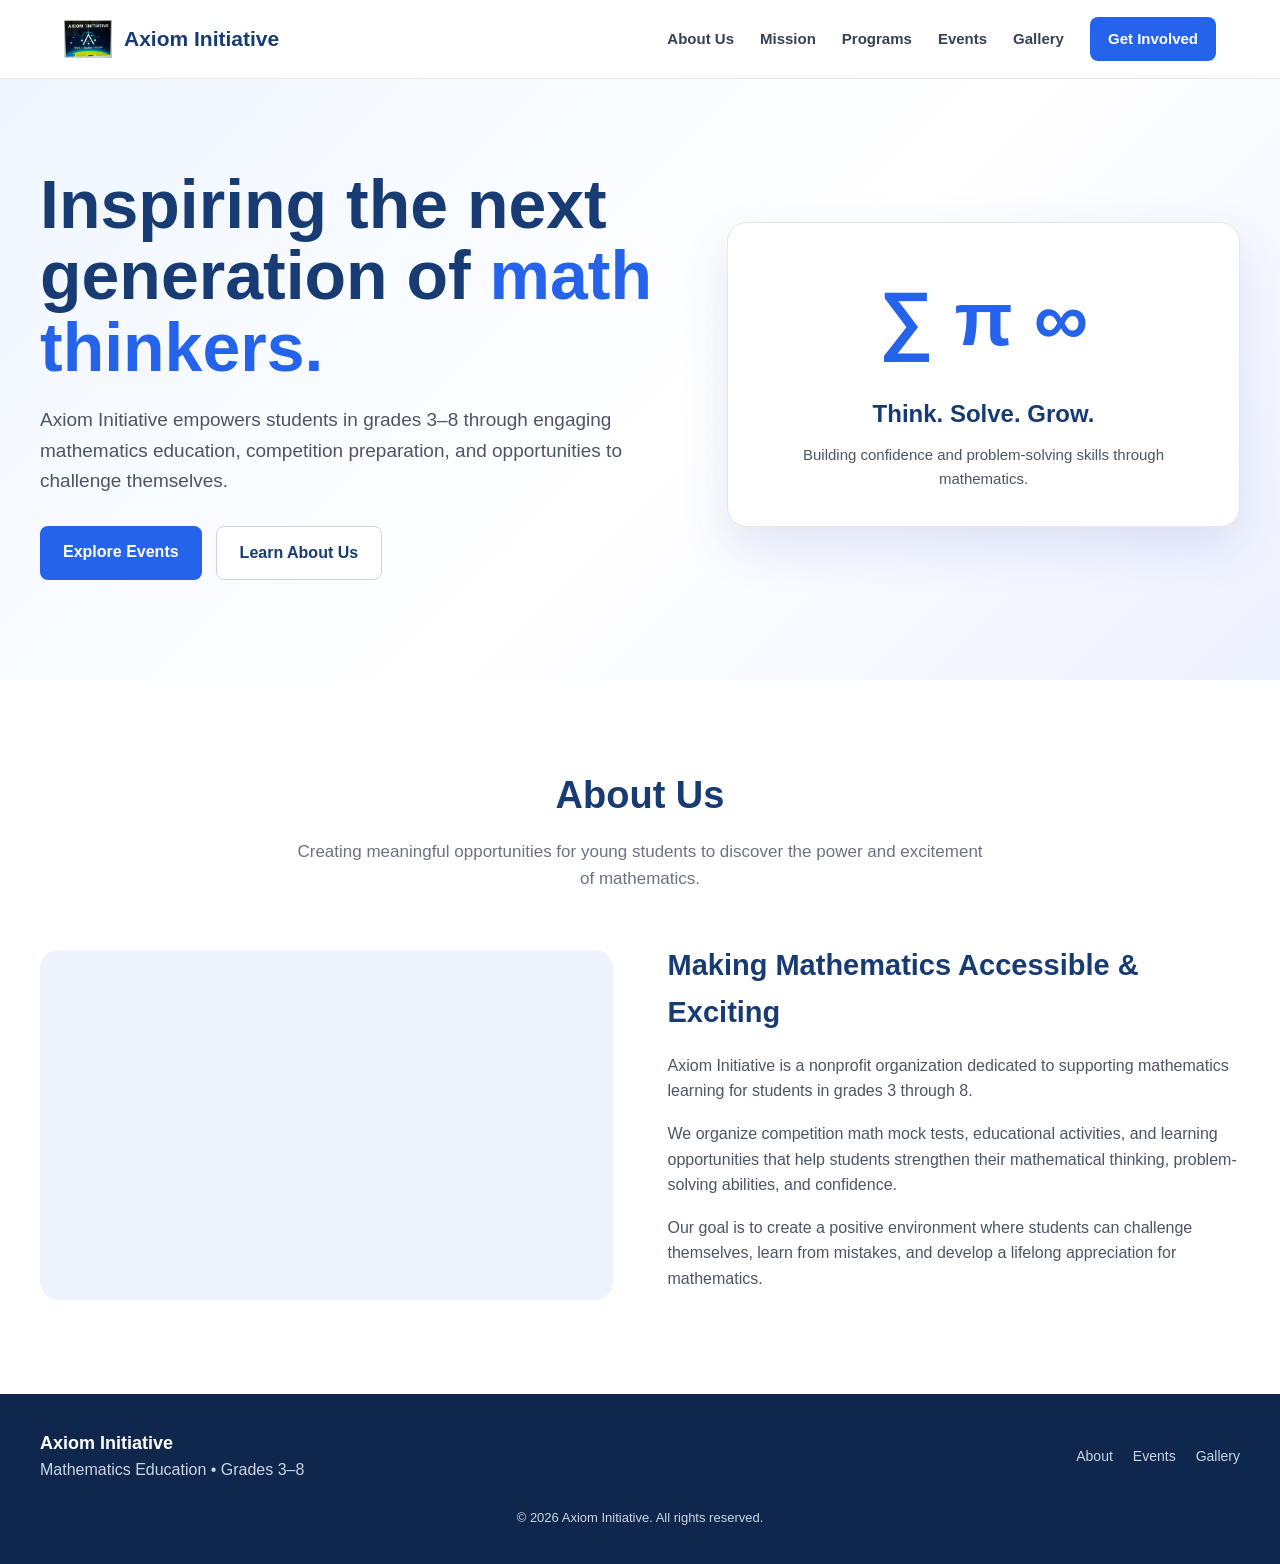
==== commit 2572a75f: "Add files via upload" ====
--- a/index.html
+++ b/index.html
@@ -3,947 +3,11 @@
 <head>
   <meta charset="UTF-8">
   <meta name="viewport" content="width=device-width, initial-scale=1.0">
-
-  <title>Axiom Initiative | Mathematics Education & Competition</title>
-
-  <meta
-    name="description"
-    content="Axiom Initiative provides math education, competition preparation, mock tests, and learning opportunities for students in grades 3-8."
-  >
-
-  <style>
-    * {
-      margin: 0;
-      padding: 0;
-      box-sizing: border-box;
-    }
-
-    html {
-      scroll-behavior: smooth;
-    }
-
-    body {
-      font-family: Arial, Helvetica, sans-serif;
-      line-height: 1.6;
-      color: #1f2937;
-      background: #ffffff;
-    }
-
-    a {
-      text-decoration: none;
-      color: inherit;
-    }
-
-    img {
-      max-width: 100%;
-      display: block;
-    }
-
-    /* ---------- Header ---------- */
-
-    header {
-      position: sticky;
-      top: 0;
-      z-index: 1000;
-      background: rgba(255, 255, 255, 0.96);
-      border-bottom: 1px solid #e5e7eb;
-      backdrop-filter: blur(10px);
-    }
-
-    .navbar {
-      max-width: 1200px;
-      margin: auto;
-      padding: 15px 24px;
-      display: flex;
-      align-items: center;
-      justify-content: space-between;
-    }
-
-    .logo {
-      display: flex;
-      align-items: center;
-      gap: 12px;
-      font-weight: 800;
-      font-size: 21px;
-      color: #173b72;
-    }
-
-    .logo img {
-      width: 48px;
-      height: 48px;
-      object-fit: contain;
-    }
-
-    nav {
-      display: flex;
-      gap: 26px;
-      align-items: center;
-    }
-
-    nav a {
-      font-size: 15px;
-      font-weight: 600;
-      color: #374151;
-      transition: color 0.2s;
-    }
-
-    nav a:hover {
-      color: #2563eb;
-    }
-
-    .nav-button {
-      background: #2563eb;
-      color: white;
-      padding: 10px 18px;
-      border-radius: 8px;
-    }
-
-    .nav-button:hover {
-      color: white;
-      background: #1d4ed8;
-    }
-
-    /* ---------- Hero ---------- */
-
-    .hero {
-      background:
-        linear-gradient(135deg, #eff6ff 0%, #ffffff 55%, #eef2ff 100%);
-      padding: 90px 24px 100px;
-    }
-
-    .hero-container {
-      max-width: 1200px;
-      margin: auto;
-      display: grid;
-      grid-template-columns: 1.1fr 0.9fr;
-      align-items: center;
-      gap: 60px;
-    }
-
-    .hero h1 {
-      font-size: clamp(42px, 6vw, 68px);
-      line-height: 1.05;
-      color: #173b72;
-      margin-bottom: 22px;
-    }
-
-    .hero h1 span {
-      color: #2563eb;
-    }
-
-    .hero p {
-      max-width: 650px;
-      font-size: 19px;
-      color: #4b5563;
-      margin-bottom: 30px;
-    }
-
-    .hero-buttons {
-      display: flex;
-      flex-wrap: wrap;
-      gap: 14px;
-    }
-
-    .button {
-      display: inline-block;
-      padding: 13px 23px;
-      border-radius: 8px;
-      font-weight: 700;
-      transition: 0.2s;
-    }
-
-    .button-primary {
-      background: #2563eb;
-      color: white;
-    }
-
-    .button-primary:hover {
-      background: #1d4ed8;
-    }
-
-    .button-secondary {
-      border: 1px solid #cbd5e1;
-      background: white;
-      color: #173b72;
-    }
-
-    .button-secondary:hover {
-      background: #f8fafc;
-    }
-
-    .hero-card {
-      background: white;
-      padding: 35px;
-      border-radius: 20px;
-      box-shadow: 0 20px 50px rgba(30, 64, 175, 0.12);
-      border: 1px solid #e5e7eb;
-    }
-
-    .math-symbols {
-      font-size: 76px;
-      text-align: center;
-      color: #2563eb;
-      font-weight: 800;
-      margin-bottom: 15px;
-    }
-
-    .hero-card h3 {
-      text-align: center;
-      color: #173b72;
-      margin-bottom: 10px;
-      font-size: 24px;
-    }
-
-    .hero-card p {
-      text-align: center;
-      font-size: 15px;
-      margin: 0;
-    }
-
-    /* ---------- General Sections ---------- */
-
-    section {
-      padding: 85px 24px;
-    }
-
-    .section-container {
-      max-width: 1200px;
-      margin: auto;
-    }
-
-    .section-heading {
-      text-align: center;
-      margin-bottom: 50px;
-    }
-
-    .section-heading h2 {
-      font-size: 38px;
-      color: #173b72;
-      margin-bottom: 12px;
-    }
-
-    .section-heading p {
-      max-width: 700px;
-      margin: auto;
-      color: #6b7280;
-      font-size: 17px;
-    }
-
-    /* ---------- About ---------- */
-
-    .about {
-      background: white;
-    }
-
-    .about-grid {
-      display: grid;
-      grid-template-columns: 1fr 1fr;
-      gap: 55px;
-      align-items: center;
-    }
-
-    .about-image {
-      min-height: 350px;
-      border-radius: 18px;
-      background:
-        linear-gradient(rgba(37, 99, 235, 0.08), rgba(37, 99, 235, 0.08)),
-        url("images/about-math.jpg") center/cover;
-    }
-
-    .about-content h3 {
-      color: #173b72;
-      font-size: 29px;
-      margin-bottom: 18px;
-    }
-
-    .about-content p {
-      color: #4b5563;
-      margin-bottom: 17px;
-    }
-
-    /* ---------- Mission ---------- */
-
-    .mission {
-      background: #f8fafc;
-    }
-
-    .mission-grid {
-      display: grid;
-      grid-template-columns: repeat(3, 1fr);
-      gap: 25px;
-    }
-
-    .mission-card {
-      background: white;
-      padding: 32px 27px;
-      border-radius: 14px;
-      border: 1px solid #e5e7eb;
-      text-align: center;
-    }
-
-    .mission-icon {
-      font-size: 38px;
-      margin-bottom: 15px;
-    }
-
-    .mission-card h3 {
-      color: #173b72;
-      margin-bottom: 10px;
-      font-size: 21px;
-    }
-
-    .mission-card p {
-      color: #6b7280;
-      font-size: 15px;
-    }
-
-    /* ---------- Programs ---------- */
-
-    .programs {
-      background: white;
-    }
-
-    .program-grid {
-      display: grid;
-      grid-template-columns: repeat(2, 1fr);
-      gap: 25px;
-    }
-
-    .program-card {
-      padding: 32px;
-      border-radius: 14px;
-      background: #eff6ff;
-      border-left: 5px solid #2563eb;
-    }
-
-    .program-card h3 {
-      color: #173b72;
-      margin-bottom: 10px;
-      font-size: 22px;
-    }
-
-    .program-card p {
-      color: #4b5563;
-    }
-
-    /* ---------- Events ---------- */
-
-    .events {
-      background: #f8fafc;
-    }
-
-    .event-card {
-      display: grid;
-      grid-template-columns: 130px 1fr auto;
-      gap: 25px;
-      align-items: center;
-      background: white;
-      padding: 25px;
-      margin-bottom: 18px;
-      border-radius: 14px;
-      border: 1px solid #e5e7eb;
-    }
-
-    .event-date {
-      text-align: center;
-      background: #2563eb;
-      color: white;
-      padding: 15px;
-      border-radius: 10px;
-    }
-
-    .event-date strong {
-      display: block;
-      font-size: 30px;
-      line-height: 1;
-    }
-
-    .event-date span {
-      font-size: 13px;
-      text-transform: uppercase;
-    }
-
-    .event-info h3 {
-      color: #173b72;
-      margin-bottom: 5px;
-    }
-
-    .event-info p {
-      color: #6b7280;
-      font-size: 15px;
-    }
-
-    .event-button {
-      background: #173b72;
-      color: white;
-      padding: 10px 16px;
-      border-radius: 7px;
-      font-size: 14px;
-      font-weight: 700;
-    }
-
-    /* ---------- Gallery ---------- */
-
-    .gallery {
-      background: white;
-    }
-
-    .gallery-grid {
-      display: grid;
-      grid-template-columns: repeat(3, 1fr);
-      gap: 18px;
-    }
-
-    .gallery-item {
-      height: 250px;
-      border-radius: 13px;
-      overflow: hidden;
-      background: #e5e7eb;
-    }
-
-    .gallery-item img {
-      width: 100%;
-      height: 100%;
-      object-fit: cover;
-      transition: transform 0.3s;
-    }
-
-    .gallery-item:hover img {
-      transform: scale(1.05);
-    }
-
-    /* ---------- CTA ---------- */
-
-    .cta {
-      background: #173b72;
-      color: white;
-      text-align: center;
-    }
-
-    .cta h2 {
-      font-size: 36px;
-      margin-bottom: 15px;
-    }
-
-    .cta p {
-      max-width: 650px;
-      margin: 0 auto 25px;
-      color: #dbeafe;
-    }
-
-    .cta .button {
-      background: white;
-      color: #173b72;
-    }
-
-    /* ---------- Footer ---------- */
-
-    footer {
-      background: #0f274c;
-      color: #cbd5e1;
-      padding: 35px 24px;
-    }
-
-    .footer-container {
-      max-width: 1200px;
-      margin: auto;
-      display: flex;
-      justify-content: space-between;
-      gap: 25px;
-      align-items: center;
-    }
-
-    .footer-brand {
-      color: white;
-      font-weight: 700;
-      font-size: 18px;
-    }
-
-    .footer-links {
-      display: flex;
-      gap: 20px;
-      font-size: 14px;
-    }
-
-    /* ---------- Mobile ---------- */
-
-    @media (max-width: 850px) {
-      nav {
-        display: none;
-      }
-
-      .hero-container,
-      .about-grid {
-        grid-template-columns: 1fr;
-      }
-
-      .mission-grid {
-        grid-template-columns: 1fr;
-      }
-
-      .program-grid {
-        grid-template-columns: 1fr;
-      }
-
-      .event-card {
-        grid-template-columns: 90px 1fr;
-      }
-
-      .event-button {
-        grid-column: 2;
-        width: fit-content;
-      }
-
-      .gallery-grid {
-        grid-template-columns: repeat(2, 1fr);
-      }
-
-      .footer-container {
-        flex-direction: column;
-        text-align: center;
-      }
-    }
-
-    @media (max-width: 520px) {
-      .hero {
-        padding: 65px 20px;
-      }
-
-      section {
-        padding: 65px 20px;
-      }
-
-      .gallery-grid {
-        grid-template-columns: 1fr;
-      }
-
-      .event-card {
-        grid-template-columns: 1fr;
-      }
-
-      .event-button {
-        grid-column: auto;
-      }
-    }
-  </style>
+  <meta http-equiv="refresh" content="0; url=about.html">
+  <title>Axiom Initiative</title>
+  <link rel="canonical" href="about.html">
 </head>
-
 <body>
-
-  <!-- ================= HEADER ================= -->
-
-  <header>
-    <div class="navbar">
-
-      <a href="#home" class="logo">
-        <!-- Replace with your actual logo -->
-        <img src="images/AxiomInitiative.png" alt="Axiom Initiative Logo">
-        <span>Axiom Initiative</span>
-      </a>
-
-      <nav>
-        <a href="#about">About Us</a>
-        <a href="#mission">Mission</a>
-        <a href="#programs">Programs</a>
-        <a href="#events">Events</a>
-        <a href="#gallery">Gallery</a>
-        <a href="#contact" class="nav-button">Get Involved</a>
-      </nav>
-
-    </div>
-  </header>
-
-
-  <!-- ================= HERO ================= -->
-
-  <main>
-
-    <section class="hero" id="home">
-      <div class="hero-container">
-
-        <div>
-          <h1>
-            Inspiring the next generation of
-            <span>math thinkers.</span>
-          </h1>
-
-          <p>
-            Axiom Initiative empowers students in grades 3–8 through
-            engaging mathematics education, competition preparation,
-            and opportunities to challenge themselves.
-          </p>
-
-          <div class="hero-buttons">
-            <a href="#events" class="button button-primary">
-              Explore Events
-            </a>
-
-            <a href="#about" class="button button-secondary">
-              Learn About Us
-            </a>
-          </div>
-        </div>
-
-        <div class="hero-card">
-          <div class="math-symbols">∑ π ∞</div>
-
-          <h3>Think. Solve. Grow.</h3>
-
-          <p>
-            Building confidence and problem-solving skills
-            through mathematics.
-          </p>
-        </div>
-
-      </div>
-    </section>
-
-
-    <!-- ================= ABOUT US ================= -->
-
-    <section class="about" id="about">
-      <div class="section-container">
-
-        <div class="section-heading">
-          <h2>About Us</h2>
-          <p>
-            Creating meaningful opportunities for young students
-            to discover the power and excitement of mathematics.
-          </p>
-        </div>
-
-        <div class="about-grid">
-
-          <div class="about-image">
-            <!-- Replace images/about-math.jpg with your photo -->
-          </div>
-
-          <div class="about-content">
-
-            <h3>Making Mathematics Accessible & Exciting</h3>
-
-            <p>
-              Axiom Initiative is a nonprofit organization dedicated
-              to supporting mathematics learning for students in
-              grades 3 through 8.
-            </p>
-
-            <p>
-              We organize competition math mock tests, educational
-              activities, and learning opportunities that help
-              students strengthen their mathematical thinking,
-              problem-solving abilities, and confidence.
-            </p>
-
-            <p>
-              Our goal is to create a positive environment where
-              students can challenge themselves, learn from mistakes,
-              and develop a lifelong appreciation for mathematics.
-            </p>
-
-          </div>
-
-        </div>
-      </div>
-    </section>
-
-
-    <!-- ================= MISSION ================= -->
-
-    <section class="mission" id="mission">
-      <div class="section-container">
-
-        <div class="section-heading">
-          <h2>Our Mission</h2>
-          <p>
-            We believe every student deserves the opportunity to
-            experience the joy and challenge of mathematics.
-          </p>
-        </div>
-
-        <div class="mission-grid">
-
-          <div class="mission-card">
-            <div class="mission-icon">🧠</div>
-            <h3>Build Critical Thinking</h3>
-            <p>
-              Encourage students to think logically, creatively,
-              and confidently when solving challenging problems.
-            </p>
-          </div>
-
-          <div class="mission-card">
-            <div class="mission-icon">🏆</div>
-            <h3>Promote Competition</h3>
-            <p>
-              Provide opportunities for students to practice,
-              compete, and prepare for mathematics competitions.
-            </p>
-          </div>
-
-          <div class="mission-card">
-            <div class="mission-icon">🌱</div>
-            <h3>Grow Confidence</h3>
-            <p>
-              Help students develop perseverance and confidence
-              through meaningful mathematical challenges.
-            </p>
-          </div>
-
-        </div>
-      </div>
-    </section>
-
-
-    <!-- ================= PROGRAMS ================= -->
-
-    <section class="programs" id="programs">
-      <div class="section-container">
-
-        <div class="section-heading">
-          <h2>What We Do</h2>
-          <p>
-            Programs designed to make learning mathematics engaging,
-            challenging, and rewarding.
-          </p>
-        </div>
-
-        <div class="program-grid">
-
-          <div class="program-card">
-            <h3>Competition Math Mock Tests</h3>
-            <p>
-              Practice tests designed to give students experience
-              with competition-style mathematics problems and
-              time-based problem solving.
-            </p>
-          </div>
-
-          <div class="program-card">
-            <h3>Grades 3–8 Math Education</h3>
-            <p>
-              Learning opportunities that strengthen mathematical
-              foundations while encouraging students to explore
-              concepts beyond the standard classroom curriculum.
-            </p>
-          </div>
-
-          <div class="program-card">
-            <h3>Problem-Solving Workshops</h3>
-            <p>
-              Interactive sessions focused on mathematical reasoning,
-              creative approaches, and strategies for solving
-              challenging problems.
-            </p>
-          </div>
-
-          <div class="program-card">
-            <h3>Student Enrichment</h3>
-            <p>
-              Activities that encourage curiosity, collaboration,
-              perseverance, and a positive attitude toward learning.
-            </p>
-          </div>
-
-        </div>
-      </div>
-    </section>
-
-
-    <!-- ================= EVENTS ================= -->
-
-    <section class="events" id="events">
-      <div class="section-container">
-
-        <div class="section-heading">
-          <h2>Upcoming Events</h2>
-          <p>
-            Join our upcoming math learning and competition
-            preparation opportunities.
-          </p>
-        </div>
-
-
-        <!-- Event 1 -->
-        <div class="event-card">
-
-          <div class="event-date">
-            <strong>15</strong>
-            <span>Oct 2026</span>
-          </div>
-
-          <div class="event-info">
-            <h3>Competition Math Mock Test</h3>
-            <p>
-              Grades 3–8 • Practice competition • Problem-solving
-              challenge
-            </p>
-          </div>
-
-          <a href="#" class="event-button">
-            Learn More
-          </a>
-
-        </div>
-
-
-        <!-- Event 2 -->
-        <div class="event-card">
-
-          <div class="event-date">
-            <strong>07</strong>
-            <span>Nov 2026</span>
-          </div>
-
-          <div class="event-info">
-            <h3>Math Problem-Solving Workshop</h3>
-            <p>
-              Grades 3–8 • Interactive learning • Math strategies
-            </p>
-          </div>
-
-          <a href="#" class="event-button">
-            Learn More
-          </a>
-
-        </div>
-
-
-        <!-- Event 3 -->
-        <div class="event-card">
-
-          <div class="event-date">
-            <strong>12</strong>
-            <span>Dec 2026</span>
-          </div>
-
-          <div class="event-info">
-            <h3>Axiom Math Challenge</h3>
-            <p>
-              Grades 3–8 • Mathematics competition • Student challenge
-            </p>
-          </div>
-
-          <a href="#" class="event-button">
-            Learn More
-          </a>
-
-        </div>
-
-      </div>
-    </section>
-
-
-    <!-- ================= GALLERY ================= -->
-
-    <section class="gallery" id="gallery">
-      <div class="section-container">
-
-        <div class="section-heading">
-          <h2>Photo Gallery</h2>
-          <p>
-            Highlights from our math learning activities,
-            workshops, and community events.
-          </p>
-        </div>
-
-        <div class="gallery-grid">
-
-          <div class="gallery-item">
-            <img
-              src="images/gallery-1.jpg"
-              alt="Students participating in a math activity"
-            >
-          </div>
-
-          <div class="gallery-item">
-            <img
-              src="images/gallery-2.jpg"
-              alt="Students working on mathematics problems"
-            >
-          </div>
-
-          <div class="gallery-item">
-            <img
-              src="images/gallery-3.jpg"
-              alt="Math competition activity"
-            >
-          </div>
-
-          <div class="gallery-item">
-            <img
-              src="images/gallery-4.jpg"
-              alt="Students learning mathematics"
-            >
-          </div>
-
-          <div class="gallery-item">
-            <img
-              src="images/gallery-5.jpg"
-              alt="Students participating in a workshop"
-            >
-          </div>
-
-          <div class="gallery-item">
-            <img
-              src="images/gallery-6.jpg"
-              alt="Axiom Initiative math event"
-            >
-          </div>
-
-        </div>
-      </div>
-    </section>
-
-
-    <!-- ================= CALL TO ACTION ================= -->
-
-    <section class="cta" id="contact">
-      <div class="section-container">
-
-        <h2>Help Us Inspire Young Mathematicians</h2>
-
-        <p>
-          Whether you are a student, parent, educator, volunteer,
-          or community supporter, there is a place for you at
-          Axiom Initiative.
-        </p>
-
-        <a href="mailto:info@axiominitiative.org" class="button">
-          Contact Axiom Initiative
-        </a>
-
-      </div>
-    </section>
-
-  </main>
-
-
-  <!-- ================= FOOTER ================= -->
-
-  <footer>
-    <div class="footer-container">
-
-      <div>
-        <div class="footer-brand">Axiom Initiative</div>
-        <div>
-          Mathematics Education • Grades 3–8
-        </div>
-      </div>
-
-      <div class="footer-links">
-        <a href="#about">About</a>
-        <a href="#events">Events</a>
-        <a href="#gallery">Gallery</a>
-      </div>
-
-    </div>
-
-    <div style="text-align:center; margin-top:25px; font-size:13px;">
-      © 2026 Axiom Initiative. All rights reserved.
-    </div>
-  </footer>
-
+  <p>Welcome to Axiom Initiative. If you are not redirected, <a href="about.html">open the About Us page</a>.</p>
 </body>
 </html>
-```
